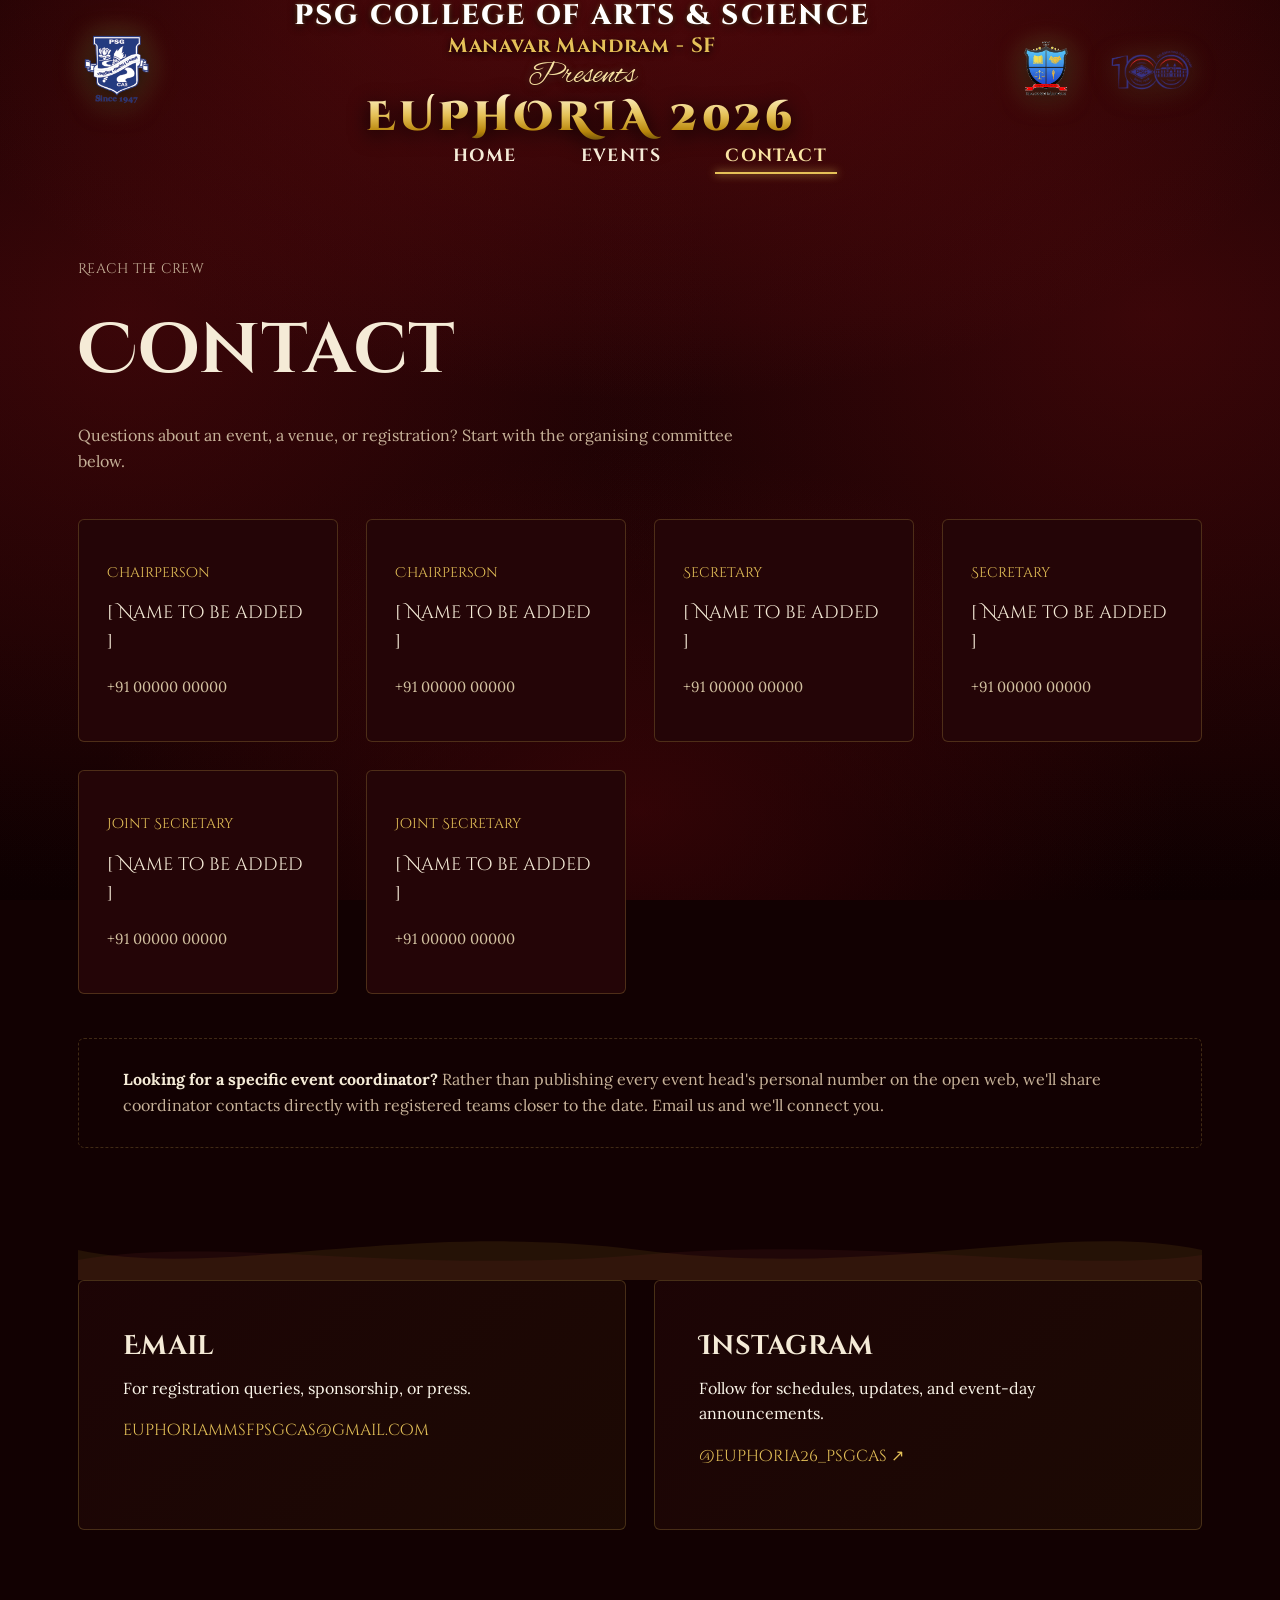
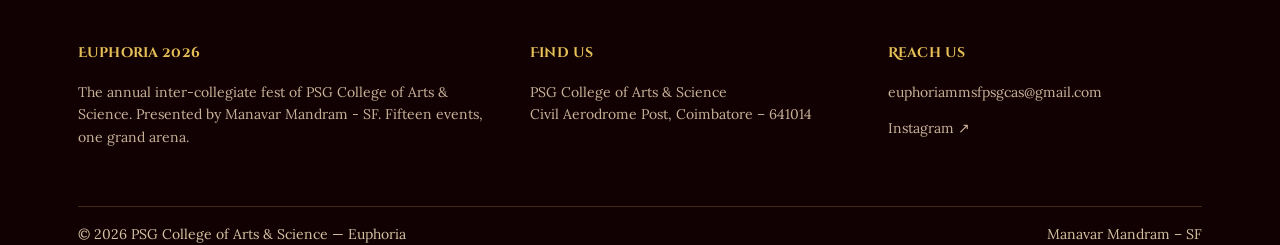
==== site/contact.html @ 95d922c6 "Euphoria 2026 website updates" ====
<!DOCTYPE html>
<html lang="en">

<head>
  <meta charset="UTF-8">
  <meta name="viewport" content="width=device-width, initial-scale=1">
  <title>Contact | Euphoria</title>
  <meta name="description"
    content="Get in touch with the Euphoria '26 organising committee at PSG College of Arts & Science.">
  <link rel="preconnect" href="https://fonts.googleapis.com">
  <link rel="preconnect" href="https://fonts.gstatic.com" crossorigin>
  <link href="https://fonts.googleapis.com/css2?family=Alex+Brush&family=Cinzel+Decorative:wght@700;900&family=Cinzel:wght@500;600;700;800;900&family=Lora:ital,wght@0,400;0,500;0,600;1,400&display=swap" rel="stylesheet">
  <link rel="stylesheet" href="css/tokens.css">
  <link rel="stylesheet" href="css/components.css">
  <link rel="stylesheet" href="css/contact.css">
</head>

<body>
  <a class="skip-link" href="#main">Skip to content</a>
  <div id="site-header"></div>

  <main id="main">
    <div class="container">
      <div class="contact-intro reveal">
        <p class="meta">Reach the crew</p>
        <h1>Contact</h1>
        <p>Questions about an event, a venue, or registration? Start with the organising committee below.</p>
      </div>

      <!--
      EDIT ME: replace the placeholder names and numbers below with this
      year's actual committee. Each card is one person — copy a <div class="committee-card">
      block to add more, or delete one to remove a role.
    -->
      <div class="committee-grid reveal">
        <div class="committee-card">
          <p class="role">Chairperson</p>
          <p class="name">[ Name to be added ]</p>
          <p class="detail"><a href="tel:+910000000000">+91 00000 00000</a></p>
        </div>
        <div class="committee-card">
          <p class="role">Chairperson</p>
          <p class="name">[ Name to be added ]</p>
          <p class="detail"><a href="tel:+910000000000">+91 00000 00000</a></p>
        </div>
        <div class="committee-card">
          <p class="role">Secretary</p>
          <p class="name">[ Name to be added ]</p>
          <p class="detail"><a href="tel:+910000000000">+91 00000 00000</a></p>
        </div>
        <div class="committee-card">
          <p class="role">Secretary</p>
          <p class="name">[ Name to be added ]</p>
          <p class="detail"><a href="tel:+910000000000">+91 00000 00000</a></p>
        </div>
        <div class="committee-card">
          <p class="role">Joint Secretary</p>
          <p class="name">[ Name to be added ]</p>
          <p class="detail"><a href="tel:+910000000000">+91 00000 00000</a></p>
        </div>
        <div class="committee-card">
          <p class="role">Joint Secretary</p>
          <p class="name">[ Name to be added ]</p>
          <p class="detail"><a href="tel:+910000000000">+91 00000 00000</a></p>
        </div>
      </div>

      <div class="note-panel reveal">
        <strong>Looking for a specific event coordinator?</strong> Rather than publishing every event head's personal
        number on the open web, we'll share coordinator contacts directly with registered teams closer to the date.
        Email us and we'll connect you.
      </div>

      <div class="wave-divider" aria-hidden="true">
        <svg viewBox="0 0 1200 60" preserveAspectRatio="none" xmlns="http://www.w3.org/2000/svg">
          <path d="M0,30 C150,60 350,0 600,30 C850,60 1050,0 1200,30 L1200,60 L0,60 Z" fill="rgba(201,162,39,0.10)" />
          <path d="M0,40 C150,15 350,55 600,35 C850,15 1050,55 1200,35 L1200,60 L0,60 Z" fill="rgba(122,42,42,0.14)" />
        </svg>
      </div>

      <div class="direct-grid reveal">
        <div class="direct-card">
          <h3>Email</h3>
          <p>For registration queries, sponsorship, or press.</p>
          <p style="margin-top:0.75rem"><a href="mailto:euphoriammsfpsgcas@gmail.com">euphoriammsfpsgcas@gmail.com</a>
          </p>
        </div>
        <div class="direct-card">
          <h3>Instagram</h3>
          <p>Follow for schedules, updates, and event-day announcements.</p>
          <p style="margin-top:0.75rem"><a href="https://www.instagram.com/euphoria26_psgcas" target="_blank"
              rel="noopener">@euphoria26_psgcas &#8599;</a></p>
        </div>
      </div>
    </div>
  </main>

  <div id="site-footer"></div>

  <script src="js/site.js"></script>
  <script>
    renderSiteHeader("contact");
    renderSiteFooter();
  </script>
</body>

</html>
---- site/css/tokens.css ----
/* ==========================================================================
   EUPHORIA '26
   Design tokens. Shared across every page.
   ========================================================================== */

:root {
  /* --- Colors from poster: Deep Crimson Red, Blood Red, Sculpted Gold --- */
  --ink-deep:        #120102;   /* Deep crimson-black page background */
  --ink-panel:       #240507;   /* Crimson card/panel background */
  --ink-panel-2:     #3a080c;   /* Raised crimson hover panel */
  --line-faint:      rgba(229, 193, 88, 0.22); /* Gold hairline dividers */

  --gold:            #e5c158;   /* Sculpted antique gold */
  --gold-bright:     #f9e4a3;   /* Glowing warm gold */
  --oxblood:         #8b1014;   /* Deep blood-red accent */
  --oxblood-bright:  #b5191f;

  --parchment:       #f5ebd7;   /* Warm antique parchment */
  --parchment-dim:   #d3c2a1;   /* Secondary parchment text */
  --ink-text:        #2b0406;   /* Dark crimson text on light panels */

  --text-primary:    #faf4e8;   /* Primary body text */
  --text-muted:      #c7b299;   /* Secondary muted text */

  /* --- Fonts matching poster --- */
  --font-display: 'Cinzel Decorative', 'Cinzel', serif;
  --font-title:   'Cinzel', serif;
  --font-script:  'Alex Brush', 'Great Vibes', cursive;
  --font-body:    'Lora', serif;

  /* --- Scale --- */
  --step-1: clamp(2.75rem, 2rem + 3vw, 4.5rem);   /* hero display */
  --step-2: clamp(2rem, 1.6rem + 1.6vw, 2.75rem); /* section heading */
  --step-3: clamp(1.4rem, 1.2rem + 0.6vw, 1.75rem); /* card / sub heading */
  --step-4: 1.125rem;  /* lede / intro paragraph */
  --step-0: 1rem;      /* body */
  --step-s: 0.875rem;  /* small / meta */

  /* --- Layout --- */
  --content-width: 1180px;
  --line-length:   68ch;
  --radius:        6px;   /* architectural bronze edge */
  --space-1: 0.5rem;
  --space-2: 1rem;
  --space-3: 1.75rem;
  --space-4: 2.75rem;
  --space-5: 4.5rem;
  --space-6: 7rem;
}

* { box-sizing: border-box; }

html {
  scroll-behavior: smooth;
}

@media (prefers-reduced-motion: reduce) {
  html { scroll-behavior: auto; }
  *, *::before, *::after {
    animation-duration: 0.01ms !important;
    animation-iteration-count: 1 !important;
    transition-duration: 0.01ms !important;
  }
}

body {
  margin: 0;
  background: var(--ink-deep);
  color: var(--text-primary);
  font-family: var(--font-body);
  font-size: var(--step-0);
  line-height: 1.6;
  -webkit-font-smoothing: antialiased;
}

/* Deep Crimson Red background with vignette & golden glow */
body {
  background-image:
    radial-gradient(ellipse 1100px 700px at 50% -10%, rgba(139, 16, 20, 0.55), transparent 70%),
    radial-gradient(ellipse 900px 600px at 50% 90%, rgba(90, 8, 12, 0.45), transparent 60%),
    radial-gradient(circle at 10% 35%, rgba(139, 16, 20, 0.25), transparent 45%),
    radial-gradient(circle at 90% 35%, rgba(139, 16, 20, 0.25), transparent 45%),
    linear-gradient(180deg, #140102 0%, #200305 35%, #180203 70%, #0d0001 100%);
  background-attachment: fixed;
}

h1, h2, h3, h4 {
  font-family: var(--font-display);
  font-weight: 700;
  margin: 0;
  color: var(--parchment);
  letter-spacing: 0.01em;
}

p { max-width: var(--line-length); }

a { color: inherit; }

img { max-width: 100%; display: block; }

.container {
  max-width: var(--content-width);
  margin: 0 auto;
  padding: 0 var(--space-3);
}

/* Focus states — visible everywhere, not just default outline removal */
a:focus-visible,
button:focus-visible,
input:focus-visible,
select:focus-visible,
textarea:focus-visible {
  outline: 2px solid var(--gold-bright);
  outline-offset: 3px;
}

/* --- Buttons --- */
.btn {
  display: inline-flex;
  align-items: center;
  gap: 0.5rem;
  font-family: var(--font-title);
  font-size: 1rem;
  font-weight: 700;
  letter-spacing: 0.06em;
  padding: 0.85rem 2.2rem;
  border-radius: var(--radius);
  border: 1px solid var(--gold);
  text-decoration: none;
  text-transform: uppercase;
  cursor: pointer;
  box-shadow: 0 4px 15px rgba(0, 0, 0, 0.7);
  transition: all 0.25s ease;
}

.btn-primary {
  background: linear-gradient(180deg, #f9e4a3 0%, #e5c158 50%, #b8860b 100%);
  color: #1a0203;
  border-color: var(--gold-bright);
  box-shadow: 0 4px 18px rgba(229, 193, 88, 0.35), 0 0 10px rgba(0, 0, 0, 0.8);
}
.btn-primary:hover {
  background: linear-gradient(180deg, #ffffff 0%, #f9e4a3 50%, #e5c158 100%);
  border-color: #ffffff;
  transform: translateY(-2px);
  box-shadow: 0 6px 24px rgba(249, 228, 163, 0.5);
}

.btn-ghost {
  background: rgba(36, 5, 7, 0.8);
  color: var(--parchment);
  border-color: var(--line-faint);
  box-shadow: inset 0 0 12px rgba(139, 16, 20, 0.4);
}
.btn-ghost:hover {
  border-color: var(--gold);
  color: var(--gold-bright);
  background: rgba(58, 8, 12, 0.95);
  transform: translateY(-2px);
  box-shadow: 0 4px 20px rgba(139, 16, 20, 0.6), inset 0 0 15px rgba(229, 193, 88, 0.2);
}

/* --- Eyebrow / meta label (used sparingly, sentence case — not tracked-out caps) --- */
.meta {
  font-family: var(--font-display);
  font-size: var(--step-s);
  color: var(--gold);
  letter-spacing: 0.02em;
}

/* --- Divider: a laurel-adjacent rule, not a plain <hr> --- */
.rule {
  border: none;
  height: 1px;
  background: linear-gradient(90deg, transparent, var(--line-faint) 20%, var(--line-faint) 80%, transparent);
  margin: var(--space-4) 0;
}

/* --- Skip link for keyboard users --- */
.skip-link {
  position: absolute;
  left: -9999px;
  top: 0;
  background: var(--gold);
  color: #1a1310;
  padding: 0.75rem 1.25rem;
  z-index: 200;
  font-family: var(--font-display);
}
.skip-link:focus {
  left: var(--space-2);
  top: var(--space-2);
}
---- site/css/components.css ----
/* ==========================================================================
   Shared components: header, nav, footer, wave divider
   ========================================================================== */

/* --- Site header --- */
.site-header {
  position: sticky;
  top: 0;
  z-index: 100;
  background: rgba(18, 1, 2, 0.94);
  backdrop-filter: blur(12px);
  border-bottom: 1px solid var(--line-faint);
  box-shadow: 0 6px 25px rgba(0, 0, 0, 0.8), 0 0 15px rgba(139, 16, 20, 0.3);
}

.site-header .container.header-container {
  display: flex;
  flex-direction: column;
  align-items: center;
  justify-content: center;
  text-align: center;
  gap: 0.75rem;
  padding-top: 1rem;
  padding-bottom: 0.9rem;
}

.header-branding {
  display: flex;
  align-items: center;
  justify-content: space-between;
  width: 100%;
  gap: 1.5rem;
}

.header-logo-left {
  display: flex;
  align-items: center;
  text-decoration: none;
  flex-shrink: 0;
}
.header-logo-left img {
  height: 76px;
  width: auto;
  object-fit: contain;
  filter: drop-shadow(0 4px 12px rgba(0, 0, 0, 0.85)) drop-shadow(0 0 12px rgba(229, 193, 88, 0.35));
  transition: transform 0.3s ease, filter 0.3s ease;
}
.header-logo-left:hover img {
  transform: translateY(-2px) scale(1.06);
  filter: drop-shadow(0 6px 18px rgba(0, 0, 0, 0.95)) drop-shadow(0 0 18px rgba(249, 228, 163, 0.6));
}

.header-logos-right {
  display: flex;
  align-items: center;
  gap: 1.25rem;
  flex-shrink: 0;
}

.header-logo-right {
  display: flex;
  align-items: center;
  text-decoration: none;
}
.header-logo-right img {
  height: 72px;
  width: auto;
  object-fit: contain;
  filter: drop-shadow(0 4px 12px rgba(0, 0, 0, 0.85)) drop-shadow(0 0 12px rgba(229, 193, 88, 0.35));
  transition: transform 0.3s ease, filter 0.3s ease;
}
.header-logo-right.centenary img {
  height: 60px;
}
.header-logo-right:hover img {
  transform: translateY(-2px) scale(1.06);
  filter: drop-shadow(0 6px 18px rgba(0, 0, 0, 0.95)) drop-shadow(0 0 18px rgba(249, 228, 163, 0.6));
}

.brand-center {
  display: flex;
  flex-direction: column;
  align-items: center;
  text-decoration: none;
  text-align: center;
  line-height: 1.15;
}

.college-title {
  font-family: var(--font-title);
  font-size: clamp(1.05rem, 2.2vw, 1.85rem);
  font-weight: 800;
  color: #ffffff;
  letter-spacing: 0.08em;
  text-transform: uppercase;
  text-shadow: 0 2px 8px rgba(0, 0, 0, 0.9), 0 0 4px rgba(229, 193, 88, 0.4);
}

.mandram-subtitle {
  font-family: var(--font-title);
  font-size: clamp(0.9rem, 1.6vw, 1.35rem);
  font-weight: 700;
  color: var(--gold);
  margin-top: 0.15rem;
  text-shadow: 0 2px 6px rgba(0, 0, 0, 0.9);
  letter-spacing: 0.04em;
}

.presents-script {
  font-family: var(--font-script);
  font-size: clamp(1.5rem, 2.5vw, 2.2rem);
  color: var(--gold-bright);
  line-height: 1;
  margin: 0.1rem 0;
  text-shadow: 0 2px 8px rgba(0, 0, 0, 0.9), 0 0 8px rgba(249, 228, 163, 0.3);
}

.fest-title {
  font-family: var(--font-display);
  font-size: clamp(1.75rem, 3.2vw, 2.75rem);
  font-weight: 900;
  letter-spacing: 0.12em;
  background: linear-gradient(180deg, #fff3cd 0%, #e5c158 45%, #b8860b 80%, #6d500c 100%);
  -webkit-background-clip: text;
  -webkit-text-fill-color: transparent;
  filter: drop-shadow(0 4px 10px rgba(0, 0, 0, 0.95));
}

.site-nav {
  margin-top: 0.1rem;
}

.site-nav ul {
  list-style: none;
  display: flex;
  justify-content: center;
  align-items: center;
  gap: var(--space-4);
  margin: 0;
  padding: 0;
}

.site-nav a {
  font-family: var(--font-title);
  font-size: 1.1rem;
  font-weight: 700;
  letter-spacing: 0.08em;
  text-transform: uppercase;
  text-decoration: none;
  color: var(--parchment);
  position: relative;
  padding: 4px 10px 6px;
  transition: color 0.2s ease;
}

.site-nav a::after {
  content: "";
  position: absolute;
  left: 50%;
  right: 50%;
  bottom: 0;
  height: 2px;
  background: var(--gold);
  box-shadow: 0 0 8px var(--gold);
  transition: all 0.25s ease;
}

.site-nav a:hover::after,
.site-nav a[aria-current="page"]::after {
  left: 0;
  right: 0;
}

.site-nav a:hover,
.site-nav a[aria-current="page"] {
  color: var(--gold-bright);
}

.nav-toggle {
  display: none;
  background: transparent;
  border: 1px solid var(--line-faint);
  color: var(--parchment);
  border-radius: var(--radius);
  padding: 0.5rem 0.7rem;
  font-size: 1.2rem;
}

@media (max-width: 760px) {
  .header-branding {
    flex-wrap: wrap;
    justify-content: center;
    gap: 0.75rem;
  }

  .header-logo-left img {
    height: 54px;
  }

  .header-logo-right img {
    height: 50px;
  }

  .header-logo-right.centenary img {
    height: 42px;
  }

  .nav-toggle {
    display: block;
    margin-top: 0.5rem;
  }

  .site-nav {
    display: none;
    width: 100%;
  }

  .site-nav.open {
    display: block;
  }

  .site-nav ul {
    flex-direction: column;
    gap: var(--space-2);
    padding: var(--space-2) 0;
  }
}

/* --- Wave divider: one deliberate SVG motif marking transitions,
     standing in for "crossing into the next stretch of the voyage" --- */
.wave-divider {
  display: block;
  width: 100%;
  height: auto;
  line-height: 0;
}

.wave-divider svg {
  width: 100%;
  height: 60px;
  display: block;
}

/* --- Footer --- */
.site-footer {
  border-top: 1px solid var(--line-faint);
  padding: var(--space-4) 0 var(--space-3);
  margin-top: var(--space-6);
}

.footer-grid {
  display: grid;
  grid-template-columns: 1.3fr 1fr 1fr;
  gap: var(--space-4);
}

.footer-grid h4 {
  font-size: var(--step-s);
  color: var(--gold);
  margin-bottom: var(--space-2);
}

.footer-grid p,
.footer-grid a {
  color: var(--text-muted);
  font-size: var(--step-s);
  text-decoration: none;
}

.footer-grid a:hover {
  color: var(--gold-bright);
}

.footer-bottom {
  margin-top: var(--space-4);
  padding-top: var(--space-2);
  border-top: 1px solid var(--line-faint);
  display: flex;
  justify-content: space-between;
  flex-wrap: wrap;
  gap: var(--space-1);
  font-size: var(--step-s);
  color: var(--parchment-dim);
}

@media (max-width: 700px) {
  .footer-grid {
    grid-template-columns: 1fr;
  }
}

/* --- Section spacing rhythm --- */
.section {
  padding: var(--space-5) 0;
}

.section-head {
  max-width: 640px;
  margin-bottom: var(--space-4);
}

.section-head h2 {
  font-size: var(--step-2);
  margin-top: 0.4rem;
}

/* --- Reveal scroll animation --- */
@keyframes fadeInUp {
  from {
    opacity: 0;
    transform: translateY(24px);
  }

  to {
    opacity: 1;
    transform: translateY(0);
  }
}

.reveal {
  animation: fadeInUp 0.8s cubic-bezier(0.16, 1, 0.3, 1) both;
}
---- site/css/contact.css ----
.contact-intro { padding: var(--space-5) 0 var(--space-3); }
.contact-intro h1 { font-size: var(--step-1); }
.contact-intro p { color: var(--text-muted); margin-top: var(--space-2); }

.committee-grid {
  display: grid;
  grid-template-columns: repeat(auto-fill, minmax(240px, 1fr));
  gap: var(--space-3);
  padding-bottom: var(--space-4);
}
.committee-card {
  border: 1px solid var(--line-faint);
  border-radius: var(--radius);
  background: var(--ink-panel);
  padding: var(--space-3);
}
.committee-card .role {
  font-size: var(--step-s);
  color: var(--gold);
  font-family: var(--font-display);
}
.committee-card .name {
  font-family: var(--font-display);
  font-size: 1.15rem;
  color: var(--parchment);
  margin-top: 0.3rem;
}
.committee-card .detail {
  margin-top: var(--space-2);
  font-size: 0.92rem;
  color: var(--text-muted);
}
.committee-card .detail a { color: var(--parchment-dim); text-decoration: none; }
.committee-card .detail a:hover { color: var(--gold-bright); }

.note-panel {
  border: 1px dashed var(--line-faint);
  border-radius: var(--radius);
  padding: var(--space-3) var(--space-4);
  margin-bottom: var(--space-5);
  color: var(--text-muted);
}
.note-panel strong { color: var(--parchment); }

.direct-grid {
  display: grid;
  grid-template-columns: 1fr 1fr;
  gap: var(--space-3);
  padding-bottom: var(--space-6);
}
.direct-card {
  border: 1px solid var(--line-faint);
  border-radius: var(--radius);
  padding: var(--space-4);
  background: linear-gradient(135deg, rgba(122,42,42,0.10), rgba(201,162,39,0.06));
}
.direct-card h3 { font-size: var(--step-3); }
.direct-card p { margin-top: var(--space-1); }
.direct-card a { color: var(--gold); text-decoration: none; font-family: var(--font-display); }
.direct-card a:hover { color: var(--gold-bright); }

@media (max-width: 700px) {
  .direct-grid { grid-template-columns: 1fr; }
}
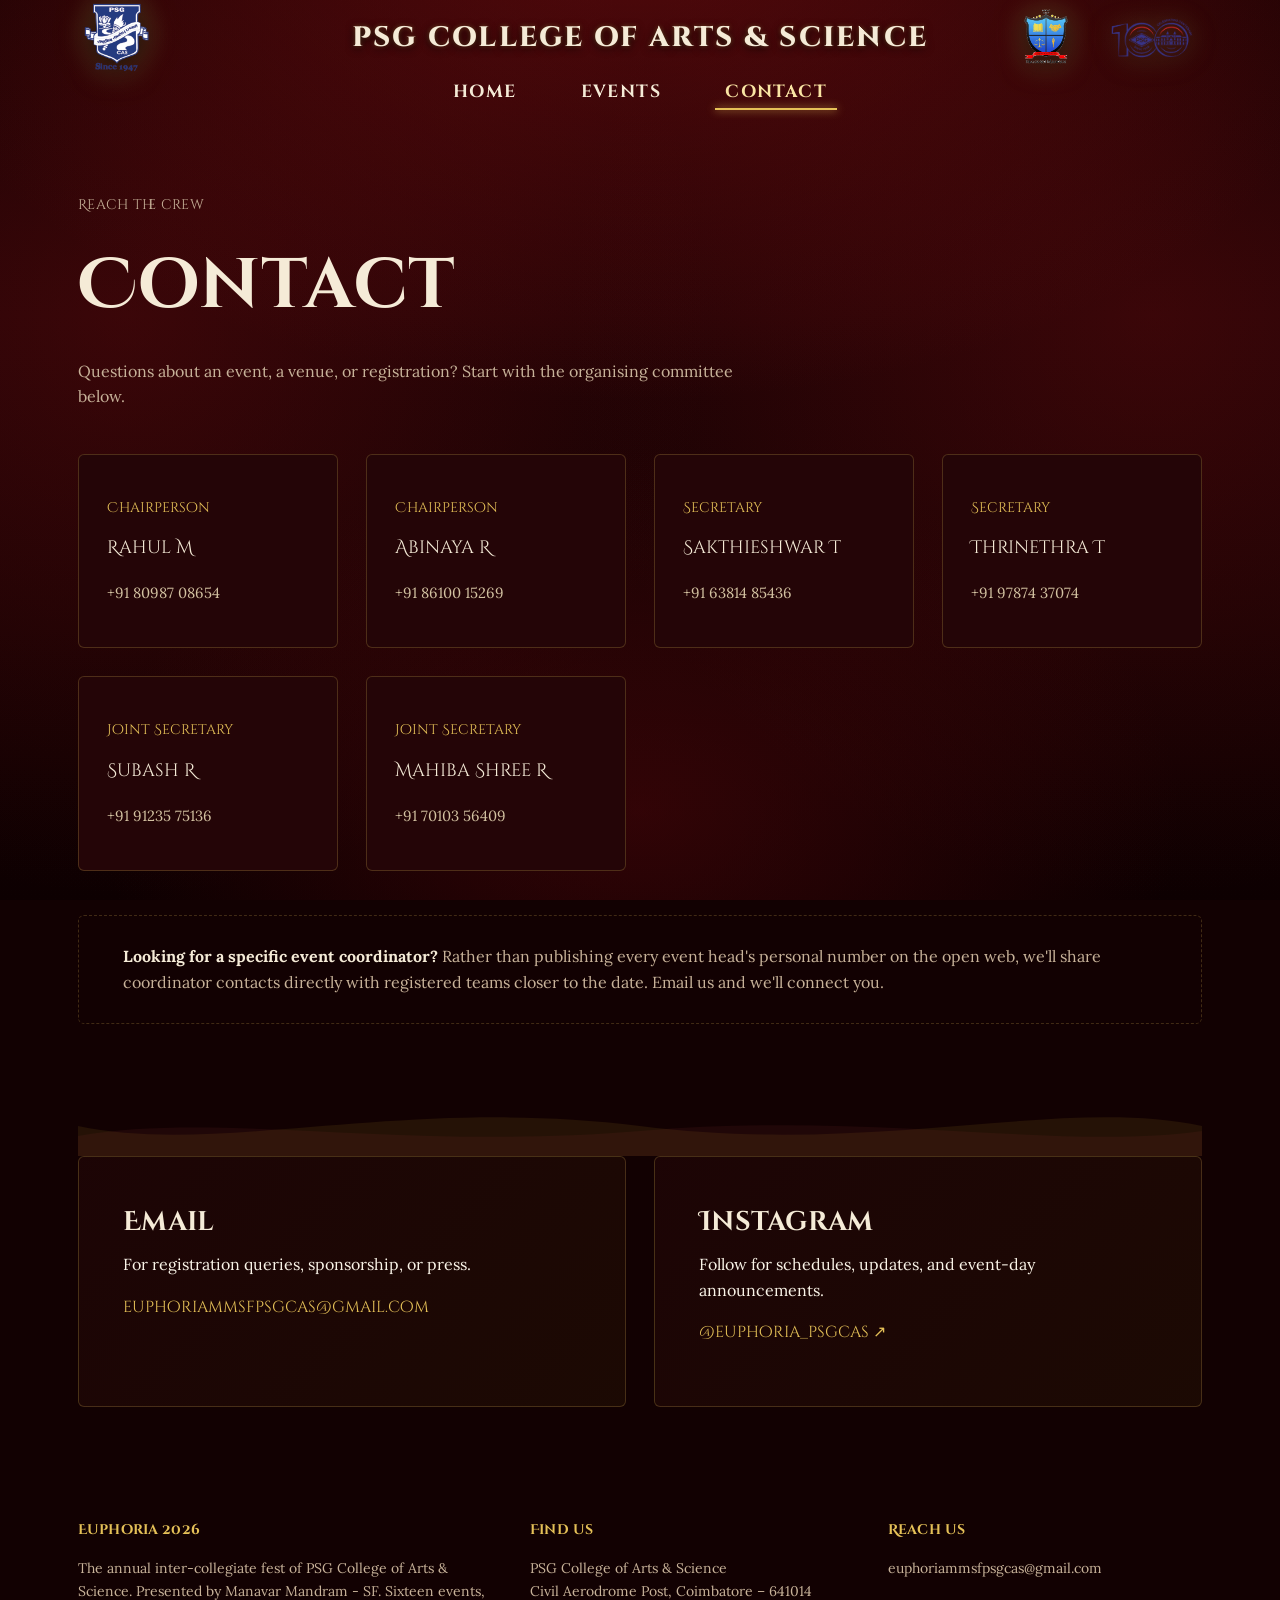
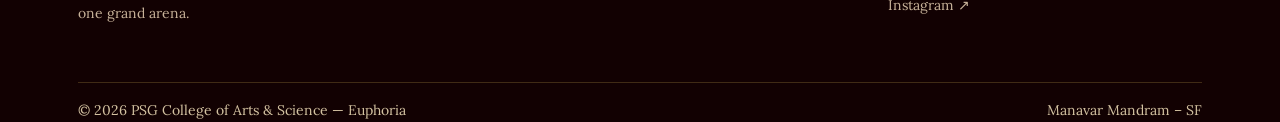
==== commit 7bad1fb1: "Update committee contacts and official Instagram link" ====
--- a/site/contact.html
+++ b/site/contact.html
@@ -35,33 +35,33 @@
       <div class="committee-grid reveal">
         <div class="committee-card">
           <p class="role">Chairperson</p>
-          <p class="name">[ Name to be added ]</p>
-          <p class="detail"><a href="tel:+910000000000">+91 00000 00000</a></p>
+          <p class="name">Rahul M</p>
+          <p class="detail"><a href="tel:+918098708654">+91 80987 08654</a></p>
         </div>
         <div class="committee-card">
           <p class="role">Chairperson</p>
-          <p class="name">[ Name to be added ]</p>
-          <p class="detail"><a href="tel:+910000000000">+91 00000 00000</a></p>
+          <p class="name">Abinaya R</p>
+          <p class="detail"><a href="tel:+918610015269">+91 86100 15269</a></p>
         </div>
         <div class="committee-card">
           <p class="role">Secretary</p>
-          <p class="name">[ Name to be added ]</p>
-          <p class="detail"><a href="tel:+910000000000">+91 00000 00000</a></p>
+          <p class="name">Sakthieshwar T</p>
+          <p class="detail"><a href="tel:+916381485436">+91 63814 85436</a></p>
         </div>
         <div class="committee-card">
           <p class="role">Secretary</p>
-          <p class="name">[ Name to be added ]</p>
-          <p class="detail"><a href="tel:+910000000000">+91 00000 00000</a></p>
+          <p class="name">Thrinethra T</p>
+          <p class="detail"><a href="tel:+919787437074">+91 97874 37074</a></p>
         </div>
         <div class="committee-card">
           <p class="role">Joint Secretary</p>
-          <p class="name">[ Name to be added ]</p>
-          <p class="detail"><a href="tel:+910000000000">+91 00000 00000</a></p>
+          <p class="name">Subash R</p>
+          <p class="detail"><a href="tel:+919123575136">+91 91235 75136</a></p>
         </div>
         <div class="committee-card">
           <p class="role">Joint Secretary</p>
-          <p class="name">[ Name to be added ]</p>
-          <p class="detail"><a href="tel:+910000000000">+91 00000 00000</a></p>
+          <p class="name">Mahiba Shree R</p>
+          <p class="detail"><a href="tel:+917010356409">+91 70103 56409</a></p>
         </div>
       </div>
 
@@ -88,8 +88,8 @@
         <div class="direct-card">
           <h3>Instagram</h3>
           <p>Follow for schedules, updates, and event-day announcements.</p>
-          <p style="margin-top:0.75rem"><a href="https://www.instagram.com/euphoria26_psgcas" target="_blank"
-              rel="noopener">@euphoria26_psgcas &#8599;</a></p>
+          <p style="margin-top:0.75rem"><a href="https://www.instagram.com/euphoria_psgcas/" target="_blank"
+              rel="noopener">@euphoria_psgcas &#8599;</a></p>
         </div>
       </div>
     </div>
--- a/site/css/tokens.css
+++ b/site/css/tokens.css
@@ -102,6 +102,18 @@
   max-width: var(--content-width);
   margin: 0 auto;
   padding: 0 var(--space-3);
+}
+
+@media (max-width: 600px) {
+  :root {
+    --space-3: 1rem;
+    --space-4: 1.75rem;
+    --space-5: 2.75rem;
+    --space-6: 4rem;
+  }
+  .container {
+    padding: 0 1rem;
+  }
 }
 
 /* Focus states — visible everywhere, not just default outline removal */
--- a/site/css/components.css
+++ b/site/css/components.css
@@ -25,9 +25,9 @@
 }
 
 .header-branding {
-  display: flex;
-  align-items: center;
-  justify-content: space-between;
+  display: grid;
+  grid-template-columns: 1fr auto 1fr;
+  align-items: center;
   width: 100%;
   gap: 1.5rem;
 }
@@ -37,7 +37,9 @@
   align-items: center;
   text-decoration: none;
   flex-shrink: 0;
-}
+  justify-self: start;
+}
+
 .header-logo-left img {
   height: 76px;
   width: auto;
@@ -45,6 +47,7 @@
   filter: drop-shadow(0 4px 12px rgba(0, 0, 0, 0.85)) drop-shadow(0 0 12px rgba(229, 193, 88, 0.35));
   transition: transform 0.3s ease, filter 0.3s ease;
 }
+
 .header-logo-left:hover img {
   transform: translateY(-2px) scale(1.06);
   filter: drop-shadow(0 6px 18px rgba(0, 0, 0, 0.95)) drop-shadow(0 0 18px rgba(249, 228, 163, 0.6));
@@ -55,6 +58,7 @@
   align-items: center;
   gap: 1.25rem;
   flex-shrink: 0;
+  justify-self: end;
 }
 
 .header-logo-right {
@@ -62,6 +66,7 @@
   align-items: center;
   text-decoration: none;
 }
+
 .header-logo-right img {
   height: 72px;
   width: auto;
@@ -69,9 +74,11 @@
   filter: drop-shadow(0 4px 12px rgba(0, 0, 0, 0.85)) drop-shadow(0 0 12px rgba(229, 193, 88, 0.35));
   transition: transform 0.3s ease, filter 0.3s ease;
 }
+
 .header-logo-right.centenary img {
   height: 60px;
 }
+
 .header-logo-right:hover img {
   transform: translateY(-2px) scale(1.06);
   filter: drop-shadow(0 6px 18px rgba(0, 0, 0, 0.95)) drop-shadow(0 0 18px rgba(249, 228, 163, 0.6));
@@ -84,13 +91,15 @@
   text-decoration: none;
   text-align: center;
   line-height: 1.15;
+  justify-self: center;
+  min-width: 0;
 }
 
 .college-title {
   font-family: var(--font-title);
   font-size: clamp(1.05rem, 2.2vw, 1.85rem);
   font-weight: 800;
-  color: #ffffff;
+  color: var(--parchment);
   letter-spacing: 0.08em;
   text-transform: uppercase;
   text-shadow: 0 2px 8px rgba(0, 0, 0, 0.9), 0 0 4px rgba(229, 193, 88, 0.4);
@@ -178,51 +187,115 @@
 
 .nav-toggle {
   display: none;
-  background: transparent;
-  border: 1px solid var(--line-faint);
-  color: var(--parchment);
+  background: var(--ink-panel);
+  border: 1px solid var(--gold);
+  color: var(--gold-bright);
   border-radius: var(--radius);
-  padding: 0.5rem 0.7rem;
-  font-size: 1.2rem;
+  padding: 0.6rem 1rem;
+  font-size: 1.3rem;
+  min-height: 44px;
+  min-width: 44px;
+  cursor: pointer;
+  box-shadow: 0 4px 12px rgba(0, 0, 0, 0.6);
+  transition: all 0.25s ease;
+}
+
+.nav-toggle:hover {
+  background: var(--oxblood);
+  color: #ffffff;
 }
 
 @media (max-width: 760px) {
+  .site-header .container.header-container {
+    padding-top: 0.75rem;
+    padding-bottom: 0.75rem;
+    gap: 0.5rem;
+  }
+
   .header-branding {
-    flex-wrap: wrap;
+    display: flex;
+    flex-wrap: nowrap;
+    align-items: center;
+    justify-content: space-between;
+    gap: 0.5rem;
+  }
+
+  .college-title {
+    font-size: clamp(0.78rem, 3.2vw, 1.25rem);
+    letter-spacing: 0.04em;
+  }
+
+  .header-logo-left img {
+    height: clamp(38px, 9vw, 54px);
+  }
+
+  .header-logos-right {
+    gap: 0.5rem;
+  }
+
+  .header-logo-right img {
+    height: clamp(36px, 8.5vw, 48px);
+  }
+
+  .header-logo-right.centenary img {
+    height: clamp(28px, 7vw, 40px);
+  }
+
+  .nav-toggle {
+    display: flex;
+    align-items: center;
     justify-content: center;
-    gap: 0.75rem;
-  }
-
-  .header-logo-left img {
-    height: 54px;
-  }
-
-  .header-logo-right img {
-    height: 50px;
-  }
-
-  .header-logo-right.centenary img {
-    height: 42px;
-  }
-
-  .nav-toggle {
-    display: block;
-    margin-top: 0.5rem;
+    margin-top: 0.25rem;
+    align-self: center;
   }
 
   .site-nav {
     display: none;
     width: 100%;
+    background: rgba(18, 1, 2, 0.98);
+    border: 1px solid var(--line-faint);
+    border-radius: var(--radius);
+    margin-top: 0.5rem;
+    padding: 0.5rem 0;
+    box-shadow: 0 10px 30px rgba(0, 0, 0, 0.95);
   }
 
   .site-nav.open {
     display: block;
+    animation: fadeInDown 0.3s ease;
   }
 
   .site-nav ul {
     flex-direction: column;
-    gap: var(--space-2);
-    padding: var(--space-2) 0;
+    gap: 0;
+    padding: 0;
+  }
+
+  .site-nav a {
+    display: block;
+    padding: 0.75rem 1.25rem;
+    font-size: 1.05rem;
+    text-align: center;
+    border-bottom: 1px solid rgba(229, 193, 88, 0.1);
+  }
+
+  .site-nav li:last-child a {
+    border-bottom: none;
+  }
+
+  .site-nav a::after {
+    display: none;
+  }
+}
+
+@keyframes fadeInDown {
+  from {
+    opacity: 0;
+    transform: translateY(-8px);
+  }
+  to {
+    opacity: 1;
+    transform: translateY(0);
   }
 }
 
@@ -319,4 +392,17 @@
 
 .reveal {
   animation: fadeInUp 0.8s cubic-bezier(0.16, 1, 0.3, 1) both;
+}
+
+/* Accessibility screen-reader only utility */
+.sr-only {
+  position: absolute;
+  width: 1px;
+  height: 1px;
+  padding: 0;
+  margin: -1px;
+  overflow: hidden;
+  clip: rect(0, 0, 0, 0);
+  white-space: nowrap;
+  border-width: 0;
 }
--- a/site/css/contact.css
+++ b/site/css/contact.css
@@ -62,3 +62,9 @@
 @media (max-width: 700px) {
   .direct-grid { grid-template-columns: 1fr; }
 }
+
+@media (max-width: 500px) {
+  .committee-grid { grid-template-columns: 1fr; }
+  .note-panel { padding: 1.25rem; }
+  .direct-card { padding: 1.25rem; }
+}
